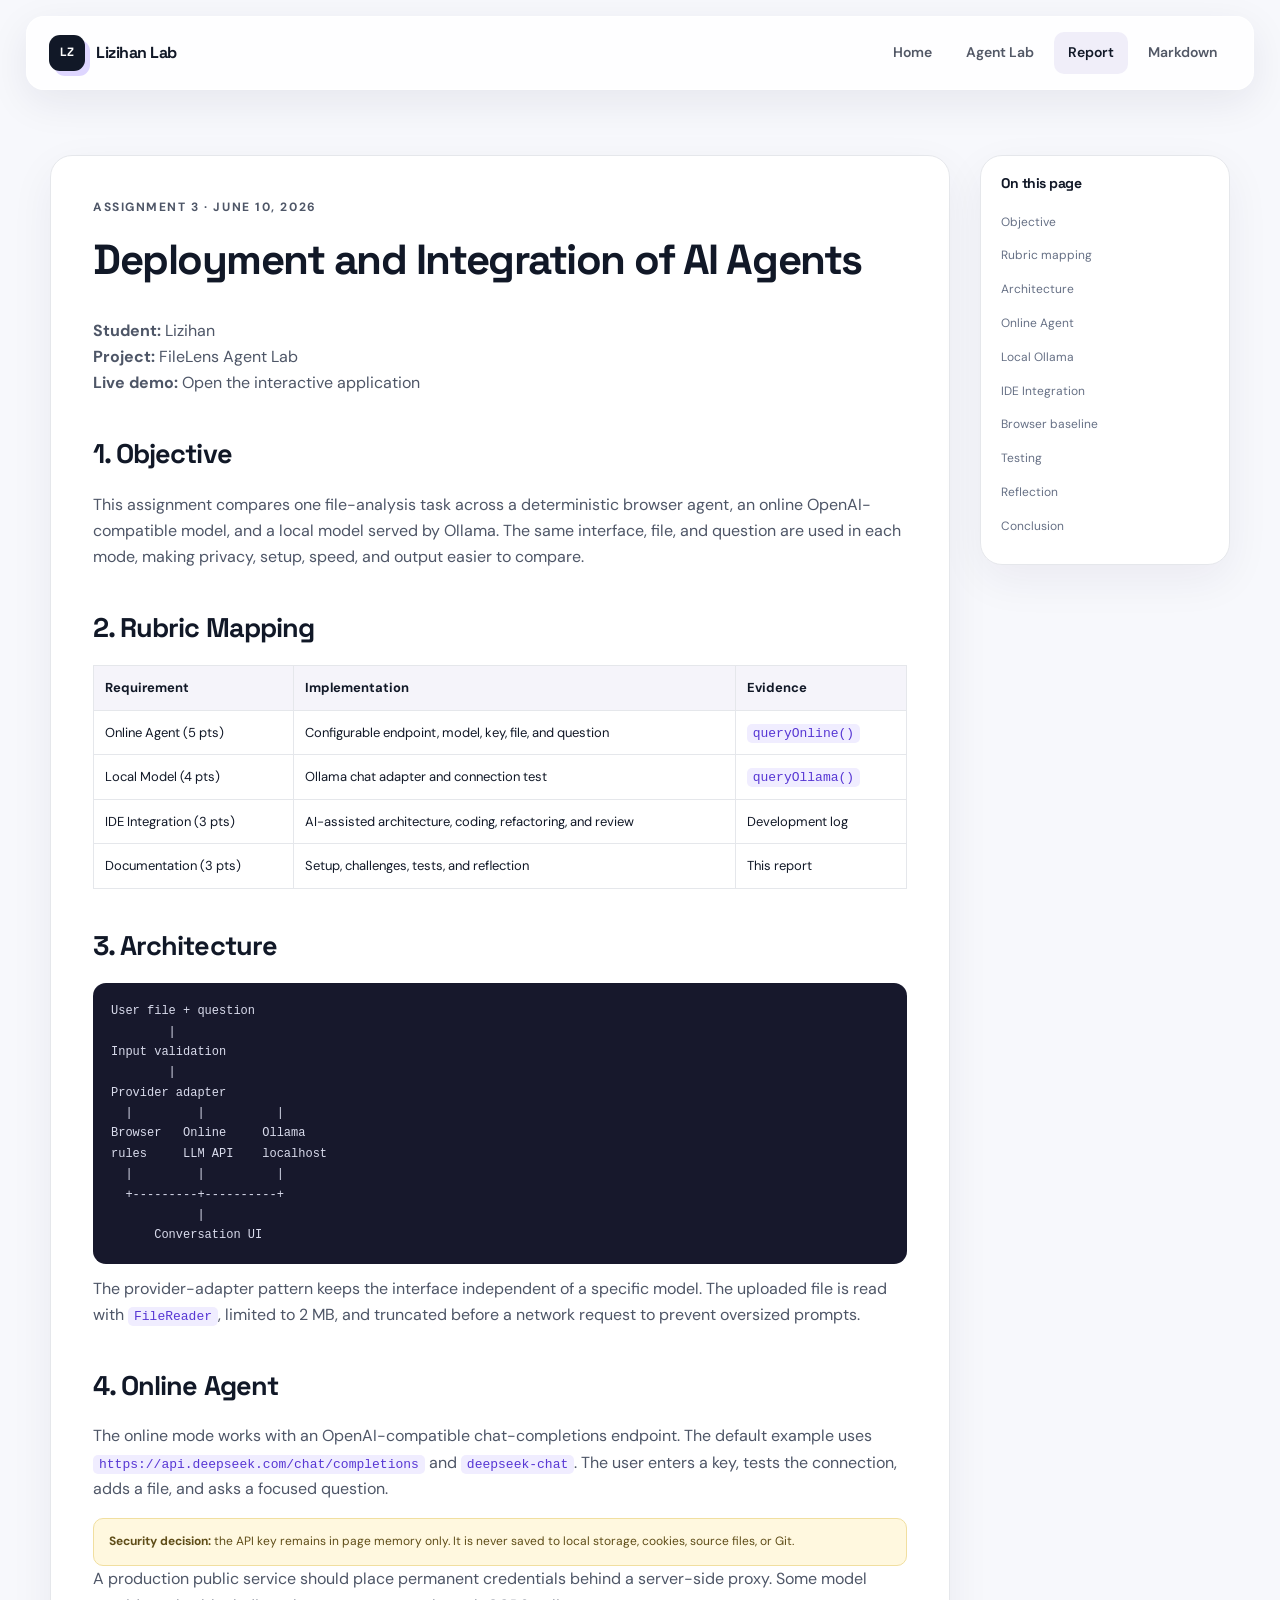
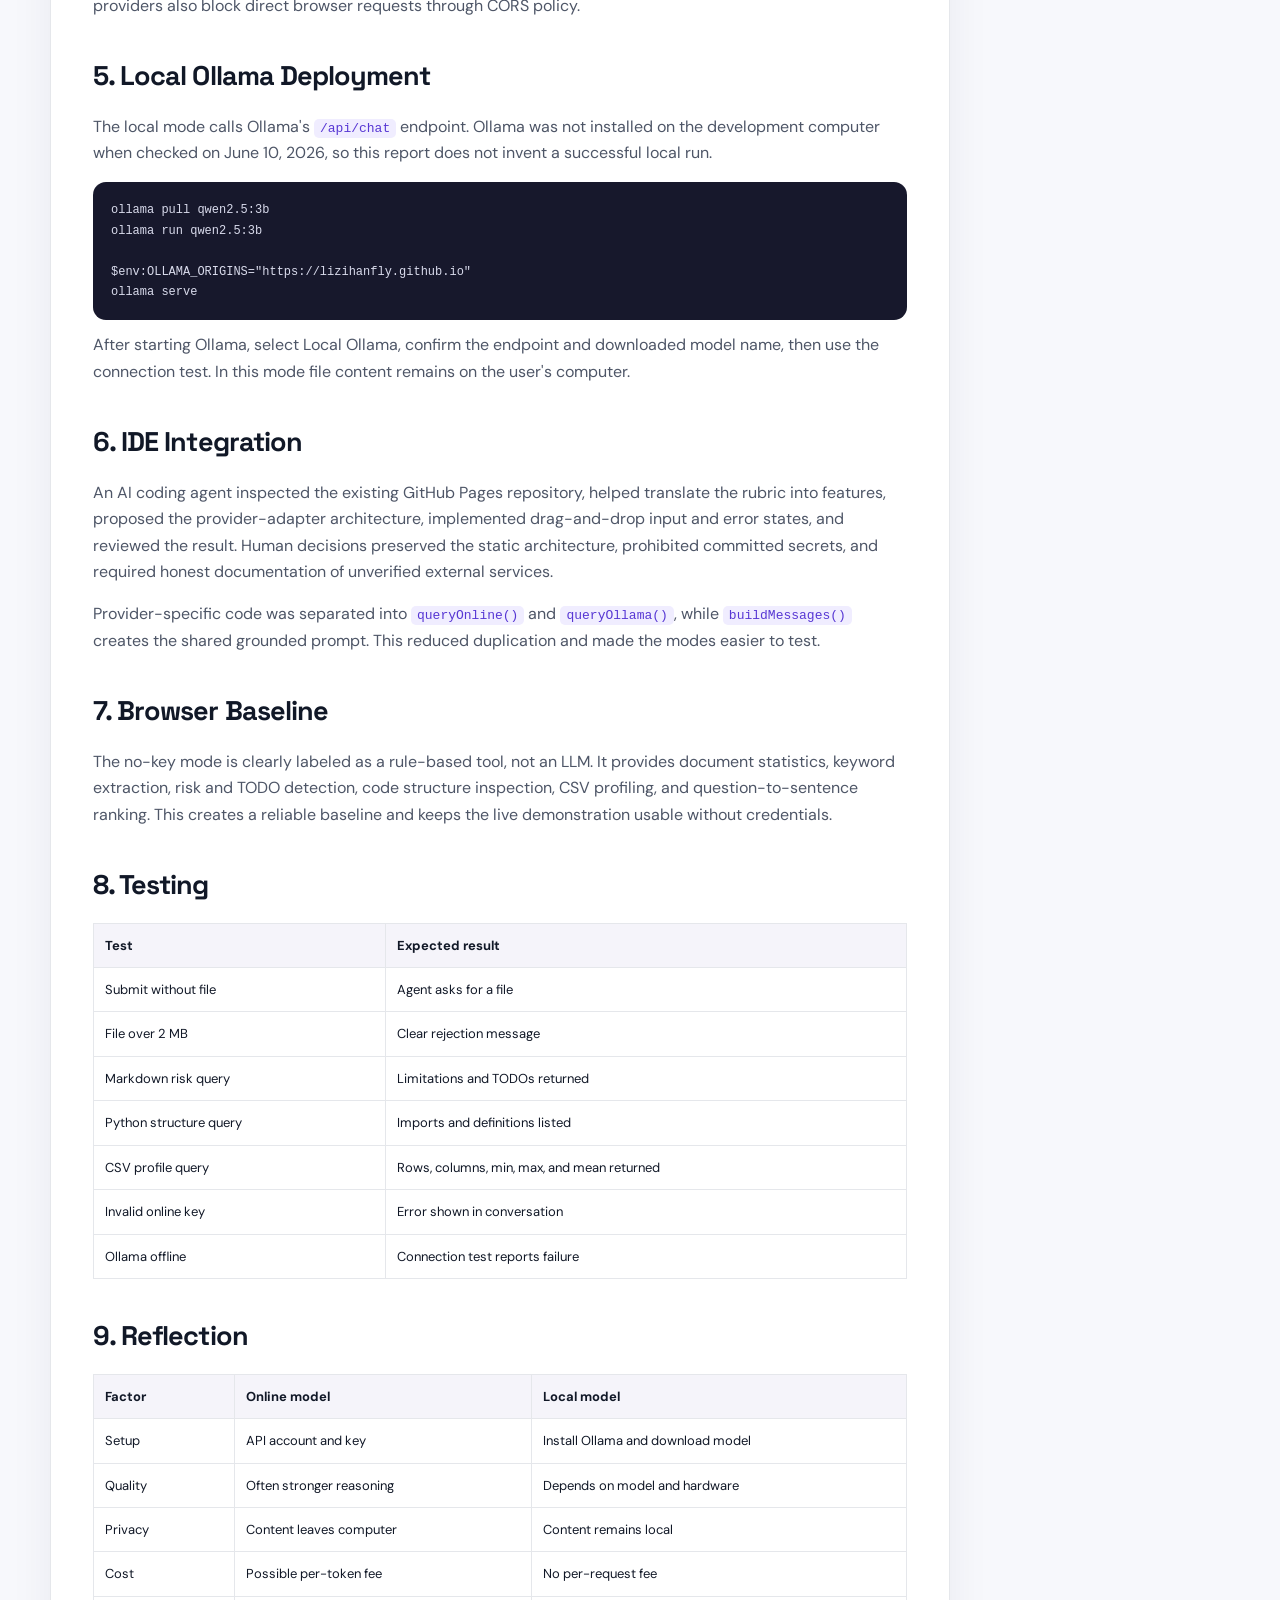
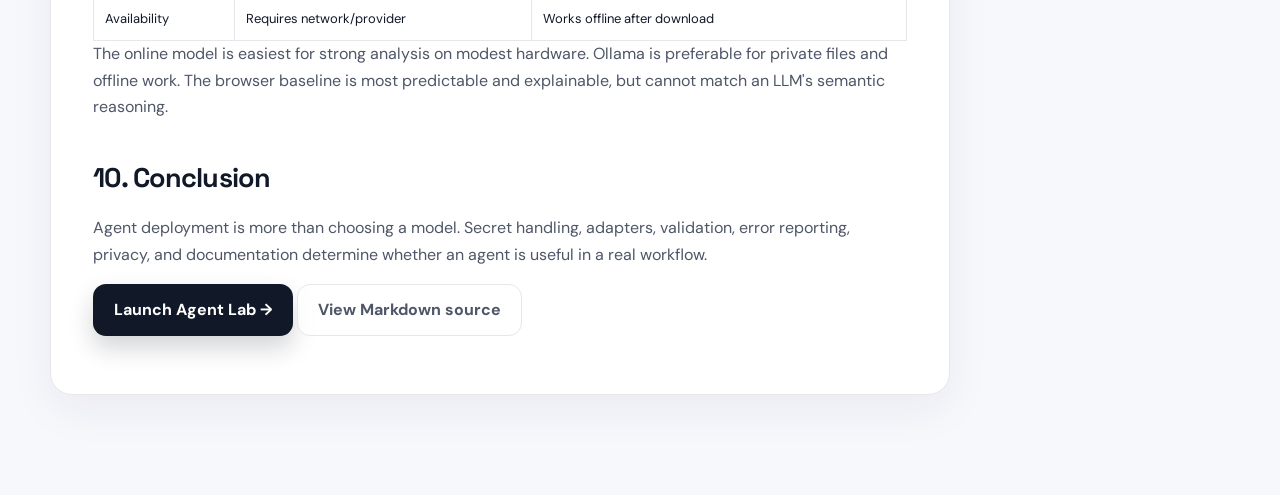
==== assignment3-report.html @ abc5a9dd "Complete AI agent and thesis defense assignments" ====
<!DOCTYPE html>
<html lang="en">
<head>
    <meta charset="UTF-8">
    <meta name="viewport" content="width=device-width, initial-scale=1">
    <title>Assignment 3 Report | Lizihan</title>
    <link rel="preconnect" href="https://fonts.googleapis.com">
    <link rel="preconnect" href="https://fonts.gstatic.com" crossorigin>
    <link href="https://fonts.googleapis.com/css2?family=DM+Sans:wght@400;500;600;700&family=Space+Grotesk:wght@500;600;700&display=swap" rel="stylesheet">
    <link rel="stylesheet" href="style.css">
    <script src="site.js" defer></script>
</head>
<body>
    <header class="site-header">
        <a class="brand" href="index.html"><span class="brand-mark">LZ</span><span>Lizihan Lab</span></a>
        <button class="nav-toggle" type="button" aria-expanded="false" aria-controls="site-nav"><span></span><span></span><span></span><span class="sr-only">Toggle navigation</span></button>
        <nav id="site-nav" class="site-nav"><a href="index.html">Home</a><a href="agent-lab.html">Agent Lab</a><a class="active" href="assignment3-report.html">Report</a><a href="assignment3-report.md">Markdown</a></nav>
    </header>
    <main class="inner-main shell">
        <div class="doc-layout">
            <article class="panel doc-article">
                <p class="eyebrow">Assignment 3 · June 10, 2026</p>
                <h1>Deployment and Integration of AI Agents</h1>
                <p><strong>Student:</strong> Lizihan<br><strong>Project:</strong> FileLens Agent Lab<br><strong>Live demo:</strong> <a href="agent-lab.html">Open the interactive application</a></p>

                <h2 id="objective">1. Objective</h2>
                <p>This assignment compares one file-analysis task across a deterministic browser agent, an online OpenAI-compatible model, and a local model served by Ollama. The same interface, file, and question are used in each mode, making privacy, setup, speed, and output easier to compare.</p>

                <h2 id="mapping">2. Rubric Mapping</h2>
                <table>
                    <thead><tr><th>Requirement</th><th>Implementation</th><th>Evidence</th></tr></thead>
                    <tbody>
                        <tr><td>Online Agent (5 pts)</td><td>Configurable endpoint, model, key, file, and question</td><td><code>queryOnline()</code></td></tr>
                        <tr><td>Local Model (4 pts)</td><td>Ollama chat adapter and connection test</td><td><code>queryOllama()</code></td></tr>
                        <tr><td>IDE Integration (3 pts)</td><td>AI-assisted architecture, coding, refactoring, and review</td><td>Development log</td></tr>
                        <tr><td>Documentation (3 pts)</td><td>Setup, challenges, tests, and reflection</td><td>This report</td></tr>
                    </tbody>
                </table>

                <h2 id="architecture">3. Architecture</h2>
                <pre>User file + question
        |
Input validation
        |
Provider adapter
  |         |          |
Browser   Online     Ollama
rules     LLM API    localhost
  |         |          |
  +---------+----------+
            |
      Conversation UI</pre>
                <p>The provider-adapter pattern keeps the interface independent of a specific model. The uploaded file is read with <code>FileReader</code>, limited to 2 MB, and truncated before a network request to prevent oversized prompts.</p>

                <h2 id="online">4. Online Agent</h2>
                <p>The online mode works with an OpenAI-compatible chat-completions endpoint. The default example uses <code>https://api.deepseek.com/chat/completions</code> and <code>deepseek-chat</code>. The user enters a key, tests the connection, adds a file, and asks a focused question.</p>
                <div class="notice"><strong>Security decision:</strong> the API key remains in page memory only. It is never saved to local storage, cookies, source files, or Git.</div>
                <p>A production public service should place permanent credentials behind a server-side proxy. Some model providers also block direct browser requests through CORS policy.</p>

                <h2 id="ollama">5. Local Ollama Deployment</h2>
                <p>The local mode calls Ollama's <code>/api/chat</code> endpoint. Ollama was not installed on the development computer when checked on June 10, 2026, so this report does not invent a successful local run.</p>
                <pre>ollama pull qwen2.5:3b
ollama run qwen2.5:3b

$env:OLLAMA_ORIGINS="https://lizihanfly.github.io"
ollama serve</pre>
                <p>After starting Ollama, select Local Ollama, confirm the endpoint and downloaded model name, then use the connection test. In this mode file content remains on the user's computer.</p>

                <h2 id="ide">6. IDE Integration</h2>
                <p>An AI coding agent inspected the existing GitHub Pages repository, helped translate the rubric into features, proposed the provider-adapter architecture, implemented drag-and-drop input and error states, and reviewed the result. Human decisions preserved the static architecture, prohibited committed secrets, and required honest documentation of unverified external services.</p>
                <p>Provider-specific code was separated into <code>queryOnline()</code> and <code>queryOllama()</code>, while <code>buildMessages()</code> creates the shared grounded prompt. This reduced duplication and made the modes easier to test.</p>

                <h2 id="browser">7. Browser Baseline</h2>
                <p>The no-key mode is clearly labeled as a rule-based tool, not an LLM. It provides document statistics, keyword extraction, risk and TODO detection, code structure inspection, CSV profiling, and question-to-sentence ranking. This creates a reliable baseline and keeps the live demonstration usable without credentials.</p>

                <h2 id="tests">8. Testing</h2>
                <table>
                    <thead><tr><th>Test</th><th>Expected result</th></tr></thead>
                    <tbody>
                        <tr><td>Submit without file</td><td>Agent asks for a file</td></tr>
                        <tr><td>File over 2 MB</td><td>Clear rejection message</td></tr>
                        <tr><td>Markdown risk query</td><td>Limitations and TODOs returned</td></tr>
                        <tr><td>Python structure query</td><td>Imports and definitions listed</td></tr>
                        <tr><td>CSV profile query</td><td>Rows, columns, min, max, and mean returned</td></tr>
                        <tr><td>Invalid online key</td><td>Error shown in conversation</td></tr>
                        <tr><td>Ollama offline</td><td>Connection test reports failure</td></tr>
                    </tbody>
                </table>

                <h2 id="reflection">9. Reflection</h2>
                <table>
                    <thead><tr><th>Factor</th><th>Online model</th><th>Local model</th></tr></thead>
                    <tbody>
                        <tr><td>Setup</td><td>API account and key</td><td>Install Ollama and download model</td></tr>
                        <tr><td>Quality</td><td>Often stronger reasoning</td><td>Depends on model and hardware</td></tr>
                        <tr><td>Privacy</td><td>Content leaves computer</td><td>Content remains local</td></tr>
                        <tr><td>Cost</td><td>Possible per-token fee</td><td>No per-request fee</td></tr>
                        <tr><td>Availability</td><td>Requires network/provider</td><td>Works offline after download</td></tr>
                    </tbody>
                </table>
                <p>The online model is easiest for strong analysis on modest hardware. Ollama is preferable for private files and offline work. The browser baseline is most predictable and explainable, but cannot match an LLM's semantic reasoning.</p>

                <h2 id="conclusion">10. Conclusion</h2>
                <p>Agent deployment is more than choosing a model. Secret handling, adapters, validation, error reporting, privacy, and documentation determine whether an agent is useful in a real workflow.</p>
                <p><a class="button button-primary" href="agent-lab.html">Launch Agent Lab →</a> <a class="button button-secondary" href="assignment3-report.md">View Markdown source</a></p>
            </article>
            <aside class="panel doc-nav">
                <h3>On this page</h3>
                <a href="#objective">Objective</a><a href="#mapping">Rubric mapping</a><a href="#architecture">Architecture</a><a href="#online">Online Agent</a><a href="#ollama">Local Ollama</a><a href="#ide">IDE Integration</a><a href="#browser">Browser baseline</a><a href="#tests">Testing</a><a href="#reflection">Reflection</a><a href="#conclusion">Conclusion</a>
            </aside>
        </div>
    </main>
</body>
</html>
---- style.css ----
:root {
    --ink: #111827;
    --muted: #667085;
    --line: #e5e7eb;
    --paper: #f7f8fc;
    --white: #ffffff;
    --violet: #6d4aff;
    --violet-dark: #4b2fd1;
    --cyan: #16c7c0;
    --orange: #ff8a4c;
    --yellow: #ffd166;
    --navy: #101426;
    --radius-lg: 28px;
    --radius-md: 18px;
    --shadow: 0 24px 70px rgba(31, 24, 68, 0.1);
    --font-body: "DM Sans", Arial, sans-serif;
    --font-display: "Space Grotesk", "DM Sans", Arial, sans-serif;
}

* { box-sizing: border-box; }
html { scroll-behavior: smooth; }
body {
    margin: 0;
    color: var(--ink);
    background: var(--paper);
    font-family: var(--font-body);
    line-height: 1.65;
    overflow-x: hidden;
}
body::before {
    content: "";
    position: fixed;
    inset: 0;
    z-index: -3;
    opacity: 0.35;
    pointer-events: none;
    background-image: radial-gradient(#c9c5da 0.65px, transparent 0.65px);
    background-size: 22px 22px;
}
a { color: inherit; text-decoration: none; }
button, input, textarea, select { font: inherit; }
button, a { -webkit-tap-highlight-color: transparent; }
img, canvas { max-width: 100%; }
h1, h2, h3, p { margin-top: 0; }
h1, h2, h3 { font-family: var(--font-display); line-height: 1.12; letter-spacing: -0.035em; }
.sr-only {
    position: absolute;
    width: 1px;
    height: 1px;
    padding: 0;
    margin: -1px;
    overflow: hidden;
    clip: rect(0, 0, 0, 0);
    white-space: nowrap;
    border: 0;
}
.shell { width: min(1180px, calc(100% - 48px)); margin-inline: auto; }
.page-glow {
    position: absolute;
    z-index: -2;
    border-radius: 50%;
    filter: blur(4px);
    pointer-events: none;
}
.page-glow-one {
    width: 520px;
    height: 520px;
    top: -260px;
    right: -160px;
    background: radial-gradient(circle, rgba(109,74,255,.18), transparent 67%);
}
.page-glow-two {
    width: 430px;
    height: 430px;
    top: 620px;
    left: -230px;
    background: radial-gradient(circle, rgba(22,199,192,.13), transparent 66%);
}
.site-header {
    width: min(1228px, calc(100% - 32px));
    height: 74px;
    margin: 16px auto 0;
    padding: 0 22px;
    display: flex;
    align-items: center;
    justify-content: space-between;
    position: sticky;
    top: 12px;
    z-index: 50;
    background: rgba(255,255,255,.82);
    border: 1px solid rgba(255,255,255,.9);
    border-radius: 18px;
    box-shadow: 0 12px 40px rgba(31,24,68,.08);
    backdrop-filter: blur(18px);
}
.brand {
    display: inline-flex;
    align-items: center;
    gap: 11px;
    font-family: var(--font-display);
    font-weight: 700;
    letter-spacing: -.03em;
}
.brand-mark {
    width: 36px;
    height: 36px;
    display: grid;
    place-items: center;
    color: var(--white);
    background: var(--ink);
    border-radius: 11px;
    font-size: 12px;
    letter-spacing: .02em;
    box-shadow: 5px 5px 0 rgba(109,74,255,.22);
}
.site-nav { display: flex; align-items: center; gap: 6px; }
.site-nav a {
    padding: 9px 14px;
    border-radius: 10px;
    color: #525866;
    font-size: 14px;
    font-weight: 600;
    transition: .2s ease;
}
.site-nav a:hover, .site-nav a.active { color: var(--ink); background: #f0eef9; }
.nav-toggle { display: none; border: 0; background: none; padding: 8px; }
.nav-toggle > span:not(.sr-only) {
    display: block;
    width: 22px;
    height: 2px;
    margin: 4px;
    background: var(--ink);
}
.hero {
    min-height: 690px;
    padding: 86px 0 76px;
    display: grid;
    grid-template-columns: 1.02fr .98fr;
    gap: 60px;
    align-items: center;
}
.eyebrow {
    margin-bottom: 18px;
    color: var(--violet-dark);
    font-size: 12px;
    font-weight: 700;
    letter-spacing: .13em;
    text-transform: uppercase;
}
.status-dot {
    width: 8px;
    height: 8px;
    display: inline-block;
    margin-right: 9px;
    border-radius: 50%;
    background: var(--cyan);
    box-shadow: 0 0 0 5px rgba(22,199,192,.13);
}
.hero h1 { margin-bottom: 24px; font-size: clamp(48px, 6vw, 78px); }
.hero h1 span {
    color: transparent;
    background: linear-gradient(100deg, var(--violet) 5%, #a347e8 48%, #ec6c71);
    background-clip: text;
    -webkit-background-clip: text;
}
.hero-lead { max-width: 610px; color: var(--muted); font-size: 19px; }
.hero-actions { display: flex; flex-wrap: wrap; gap: 12px; margin: 34px 0 38px; }
.button {
    min-height: 48px;
    padding: 12px 20px;
    display: inline-flex;
    align-items: center;
    justify-content: center;
    gap: 12px;
    border: 1px solid transparent;
    border-radius: 13px;
    cursor: pointer;
    font-weight: 700;
    transition: transform .2s ease, box-shadow .2s ease, background .2s ease;
}
.button:hover { transform: translateY(-2px); }
.button-primary {
    color: var(--white);
    background: var(--ink);
    box-shadow: 0 12px 25px rgba(17,24,39,.18);
}
.button-primary:hover { box-shadow: 0 16px 35px rgba(17,24,39,.24); }
.button-secondary { border-color: var(--line); background: rgba(255,255,255,.72); }
.button-light { color: var(--ink); background: var(--white); }
.hero-stats { display: flex; gap: 30px; margin: 0; }
.hero-stats div { min-width: 94px; }
.hero-stats div + div { padding-left: 27px; border-left: 1px solid var(--line); }
.hero-stats dt { font-family: var(--font-display); font-size: 24px; font-weight: 700; }
.hero-stats dd { margin: 0; color: var(--muted); font-size: 12px; }
.hero-visual { position: relative; min-height: 490px; display: grid; place-items: center; }
.code-window {
    width: min(510px, 92%);
    position: relative;
    z-index: 3;
    overflow: hidden;
    color: #e5e7eb;
    background: #17182c;
    border: 1px solid rgba(255,255,255,.12);
    border-radius: 20px;
    box-shadow: 0 35px 80px rgba(24,17,60,.27);
    transform: rotate(1.5deg);
}
.window-bar {
    height: 48px;
    padding: 0 17px;
    display: flex;
    align-items: center;
    gap: 7px;
    background: #202138;
    border-bottom: 1px solid rgba(255,255,255,.08);
}
.window-bar > span { width: 9px; height: 9px; border-radius: 50%; background: #ff6b6b; }
.window-bar > span:nth-child(2) { background: #ffd166; }
.window-bar > span:nth-child(3) { background: #3ddc97; }
.window-bar p { margin: 0 0 0 8px; color: #999cb8; font: 12px var(--font-body); }
.code-lines { padding: 25px 22px 19px; font: 13px/1.9 Consolas, monospace; }
.code-lines p { margin: 0; white-space: nowrap; }
.code-lines i { display: inline-block; width: 30px; color: #5c607e; font-style: normal; user-select: none; }
.code-purple { color: #c792ea; }
.code-green { color: #c3e88d; }
.code-blue { color: #82aaff; }
.code-yellow { color: #ffcb6b; }
.terminal-line { padding: 13px 20px; color: #a7abc8; background: #111224; font: 12px Consolas, monospace; }
.terminal-line span { color: var(--cyan); }
.terminal-line b { color: #63e6a7; }
.float-card {
    position: absolute;
    z-index: 5;
    padding: 12px 16px 12px 12px;
    display: flex;
    align-items: center;
    gap: 11px;
    background: rgba(255,255,255,.93);
    border: 1px solid rgba(255,255,255,.9);
    border-radius: 15px;
    box-shadow: 0 16px 40px rgba(31,24,68,.14);
    animation: float 4s ease-in-out infinite;
}
.float-card-top { top: 26px; right: -4px; }
.float-card-bottom { bottom: 35px; left: -7px; animation-delay: -2s; }
.float-card strong, .float-card small { display: block; }
.float-card strong { font-size: 13px; }
.float-card small { color: var(--muted); font-size: 11px; }
.mini-icon {
    width: 35px;
    height: 35px;
    display: grid;
    place-items: center;
    color: var(--white);
    background: var(--violet);
    border-radius: 10px;
    font: 700 10px var(--font-display);
}
.mini-icon-warm { color: var(--ink); background: var(--yellow); }
.orbit { position: absolute; border: 1px solid rgba(109,74,255,.14); border-radius: 50%; }
.orbit-one { width: 460px; height: 460px; }
.orbit-two { width: 350px; height: 350px; border-color: rgba(22,199,192,.16); }
.section { padding: 92px 0; }
.section-heading {
    margin-bottom: 38px;
    display: flex;
    align-items: end;
    justify-content: space-between;
    gap: 40px;
}
.section-heading h2 { margin: 0; font-size: clamp(35px, 4vw, 52px); }
.section-heading > p { max-width: 460px; margin-bottom: 5px; color: var(--muted); }
.section-heading.compact { margin-bottom: 32px; }
.featured-grid { display: grid; grid-template-columns: 1fr 1fr; gap: 24px; }
.project-card {
    min-width: 0;
    overflow: hidden;
    background: var(--white);
    border: 1px solid rgba(221,222,232,.9);
    border-radius: var(--radius-lg);
    box-shadow: 0 18px 55px rgba(31,24,68,.07);
    transition: transform .25s ease, box-shadow .25s ease;
}
.project-card:hover { transform: translateY(-5px); box-shadow: var(--shadow); }
.project-topline { padding: 22px 25px 0; display: flex; align-items: center; justify-content: space-between; }
.project-number { color: #c3c5ce; font: 700 13px var(--font-display); letter-spacing: .12em; }
.tag, .archive-tags span {
    padding: 6px 10px;
    color: var(--violet-dark);
    background: #f0edff;
    border-radius: 999px;
    font-size: 11px;
    font-weight: 700;
}
.tag-warm { color: #a24618; background: #fff0e8; }
.project-graphic { height: 245px; margin: 15px 22px 0; position: relative; overflow: hidden; border-radius: 20px; }
.agent-graphic { background: linear-gradient(145deg, #e9e5ff, #f8f7ff 55%, #d9f8f4); }
.agent-graphic svg { position: absolute; inset: 0; width: 100%; height: 100%; }
.agent-graphic path { fill: none; stroke: #aaa0e8; stroke-width: 2; stroke-dasharray: 6 7; }
.agent-node {
    width: 64px;
    height: 64px;
    position: absolute;
    z-index: 2;
    display: grid;
    place-items: center;
    color: var(--violet-dark);
    background: rgba(255,255,255,.9);
    border: 1px solid rgba(109,74,255,.14);
    border-radius: 20px;
    box-shadow: 0 12px 25px rgba(62,43,146,.12);
    font: 700 10px var(--font-display);
}
.node-center { width: 86px; height: 86px; left: 50%; top: 50%; color: var(--white); background: var(--violet); transform: translate(-50%,-50%); font-size: 20px; }
.node-file { top: 24px; left: 28px; transform: rotate(-5deg); }
.node-web { top: 20px; right: 27px; transform: rotate(5deg); }
.node-local { right: 44px; bottom: 19px; }
.game-graphic { background: #17182c; }
.pixel-grid { position: absolute; inset: 0; opacity: .2; background-image: linear-gradient(rgba(255,255,255,.1) 1px, transparent 1px), linear-gradient(90deg, rgba(255,255,255,.1) 1px, transparent 1px); background-size: 25px 25px; }
.thesis-core-mini {
    width: 93px;
    height: 70px;
    position: absolute;
    left: 50%;
    top: 50%;
    display: grid;
    place-items: center;
    color: #202138;
    background: #73e0d4;
    border: 5px solid #d9fffa;
    border-radius: 10px;
    box-shadow: 0 0 35px rgba(115,224,212,.55);
    transform: translate(-50%,-50%);
}
.thesis-core-mini span { font: 800 9px var(--font-display); letter-spacing: .12em; }
.player-mini { width: 28px; height: 28px; position: absolute; left: 35%; top: 62%; background: #ffd166; border: 4px solid #fff3c9; transform: rotate(45deg); box-shadow: 0 0 18px rgba(255,209,102,.5); }
.enemy-mini { position: absolute; padding: 8px; color: var(--white); background: #f05f68; border-radius: 50%; font: 700 8px var(--font-display); }
.enemy-one { left: 11%; top: 24%; }
.enemy-two { right: 12%; top: 28%; background: #9e71ff; }
.enemy-three { right: 17%; bottom: 18%; background: #ff934f; }
.shot-mini { position: absolute; width: 6px; height: 6px; border-radius: 50%; background: #ffd166; box-shadow: 0 0 9px #ffd166; }
.shot-one { left: 43%; top: 55%; }
.shot-two { right: 30%; top: 42%; }
.project-copy { padding: 27px 29px 30px; }
.project-kicker { margin-bottom: 8px; color: var(--muted); font-size: 12px; font-weight: 700; text-transform: uppercase; letter-spacing: .09em; }
.project-copy h3 { margin-bottom: 13px; font-size: 28px; }
.project-copy > p:not(.project-kicker) { min-height: 58px; color: var(--muted); font-size: 14px; }
.project-links { margin-top: 24px; padding-top: 19px; display: flex; justify-content: space-between; border-top: 1px solid var(--line); }
.project-links a { font-size: 13px; font-weight: 700; }
.project-links a:first-child { color: var(--violet-dark); }
.process-section {
    width: min(1228px, calc(100% - 32px));
    margin-block: 35px;
    padding: 70px 48px;
    color: var(--white);
    background: var(--navy);
    border-radius: 32px;
}
.process-section .eyebrow { color: #9f91ff; }
.process-grid { display: grid; grid-template-columns: repeat(4, 1fr); gap: 15px; }
.process-grid article {
    padding: 22px;
    background: rgba(255,255,255,.055);
    border: 1px solid rgba(255,255,255,.08);
    border-radius: 17px;
}
.process-grid span { color: #888eaa; font: 700 11px var(--font-display); }
.process-grid h3 { margin: 28px 0 9px; font-size: 21px; }
.process-grid p { margin: 0; color: #aeb3c9; font-size: 13px; }
.archive-list { background: var(--white); border: 1px solid var(--line); border-radius: 22px; overflow: hidden; }
.archive-list article {
    min-height: 112px;
    padding: 22px 26px;
    display: grid;
    grid-template-columns: 48px 1.45fr 1fr auto;
    gap: 20px;
    align-items: center;
}
.archive-list article + article { border-top: 1px solid var(--line); }
.archive-index { color: #a4a8b3; font: 700 12px var(--font-display); }
.archive-list p { margin: 0 0 3px; color: var(--muted); font-size: 11px; text-transform: uppercase; letter-spacing: .08em; }
.archive-list h3 { margin: 0; font-size: 18px; letter-spacing: -.02em; }
.archive-tags { display: flex; flex-wrap: wrap; gap: 6px; }
.archive-tags span { color: #656977; background: #f3f4f7; font-size: 10px; }
.archive-actions { display: flex; gap: 7px; }
.archive-actions a { padding: 7px 10px; border: 1px solid var(--line); border-radius: 8px; font-size: 11px; font-weight: 700; }
.archive-actions a:hover { color: var(--violet-dark); border-color: #b8adf8; }
.cta-section {
    margin-top: 70px;
    padding: 56px;
    display: flex;
    align-items: center;
    justify-content: space-between;
    gap: 30px;
    color: var(--white);
    background: linear-gradient(115deg, #5a3ce3, #764ce9 50%, #9a4bd3);
    border-radius: var(--radius-lg);
    box-shadow: 0 25px 60px rgba(90,60,227,.2);
}
.cta-section .eyebrow { margin-bottom: 9px; color: #dcd6ff; }
.cta-section h2 { margin: 0; font-size: clamp(30px, 4vw, 44px); }
.site-footer {
    min-height: 150px;
    padding: 50px 0 35px;
    display: flex;
    align-items: center;
    justify-content: space-between;
    gap: 30px;
    color: var(--muted);
    font-size: 12px;
}
.site-footer p { margin: 0; }
[data-reveal] { opacity: 0; transform: translateY(18px); transition: opacity .7s ease, transform .7s ease; }
[data-reveal].revealed { opacity: 1; transform: none; }
@keyframes float { 50% { transform: translateY(-8px); } }

/* Shared inner-page components */
.inner-main { padding: 65px 0 100px; }
.inner-hero { padding: 50px 0 48px; display: grid; grid-template-columns: 1fr auto; gap: 30px; align-items: end; }
.inner-hero h1 { max-width: 850px; margin-bottom: 18px; font-size: clamp(45px, 7vw, 76px); }
.inner-hero h1 span { color: var(--violet); }
.inner-hero > div > p:not(.eyebrow) { max-width: 690px; color: var(--muted); font-size: 18px; }
.breadcrumb { color: var(--muted); font-size: 12px; font-weight: 600; }
.breadcrumb a:hover { color: var(--violet); }
.panel {
    background: var(--white);
    border: 1px solid var(--line);
    border-radius: 22px;
    box-shadow: 0 15px 45px rgba(31,24,68,.06);
}
.panel-heading { padding: 22px 24px; border-bottom: 1px solid var(--line); }
.panel-heading h2, .panel-heading h3 { margin: 0 0 5px; font-size: 20px; }
.panel-heading p { margin: 0; color: var(--muted); font-size: 13px; }
.field { display: grid; gap: 7px; }
.field label { font-size: 12px; font-weight: 700; }
.field input, .field textarea, .field select {
    width: 100%;
    padding: 11px 13px;
    color: var(--ink);
    background: #fafafd;
    border: 1px solid #dfe1e8;
    border-radius: 10px;
    outline: none;
}
.field input:focus, .field textarea:focus, .field select:focus { border-color: var(--violet); box-shadow: 0 0 0 3px rgba(109,74,255,.1); }
.notice { padding: 13px 15px; color: #5f4d18; background: #fff8df; border: 1px solid #f1dfa0; border-radius: 10px; font-size: 12px; }
.chip { display: inline-flex; align-items: center; gap: 6px; padding: 6px 9px; border-radius: 999px; background: #f0edff; color: var(--violet-dark); font-size: 11px; font-weight: 700; }
.status-pill::before { content: ""; width: 7px; height: 7px; border-radius: 50%; background: currentColor; }
.status-pill.ready { color: #168a66; background: #e4f8f0; }
.status-pill.busy { color: #a16708; background: #fff2d3; }
.status-pill.error { color: #bb3742; background: #ffe8ea; }
.doc-layout { display: grid; grid-template-columns: minmax(0, 1fr) 250px; gap: 30px; align-items: start; }
.doc-article { padding: 42px; }
.doc-article h1 { font-size: 42px; }
.doc-article h2 { margin-top: 42px; font-size: 27px; }
.doc-article h3 { margin-top: 28px; font-size: 20px; }
.doc-article p, .doc-article li { color: #4e5667; }
.doc-article code { padding: 2px 6px; color: #5737d4; background: #f0edff; border-radius: 5px; font: 13px Consolas, monospace; }
.doc-article pre { padding: 18px; overflow: auto; color: #d9dbec; background: #17182c; border-radius: 13px; font: 12px/1.7 Consolas, monospace; }
.doc-article table { width: 100%; border-collapse: collapse; font-size: 13px; }
.doc-article th, .doc-article td { padding: 11px; text-align: left; border: 1px solid var(--line); }
.doc-article th { background: #f5f4fa; }
.doc-nav { position: sticky; top: 104px; padding: 20px; }
.doc-nav h3 { font-size: 14px; }
.doc-nav a { display: block; padding: 7px 0; color: var(--muted); font-size: 12px; }
.doc-nav a:hover { color: var(--violet); }

@media (max-width: 900px) {
    .hero { grid-template-columns: 1fr; padding-top: 65px; }
    .hero-copy { text-align: center; }
    .hero-lead { margin-inline: auto; }
    .hero-actions, .hero-stats { justify-content: center; }
    .hero-visual { min-height: 440px; }
    .featured-grid { grid-template-columns: 1fr; }
    .process-grid { grid-template-columns: 1fr 1fr; }
    .archive-list article { grid-template-columns: 40px 1fr auto; }
    .archive-tags { display: none; }
    .doc-layout { grid-template-columns: 1fr; }
    .doc-nav { display: none; }
}
@media (max-width: 680px) {
    .shell { width: min(100% - 28px, 1180px); }
    .site-header { height: 64px; top: 7px; }
    .nav-toggle { display: block; }
    .site-nav {
        position: absolute;
        top: 70px;
        left: 0;
        right: 0;
        padding: 10px;
        display: none;
        background: var(--white);
        border: 1px solid var(--line);
        border-radius: 14px;
        box-shadow: var(--shadow);
    }
    .site-nav.open { display: grid; }
    .hero { min-height: auto; padding: 58px 0 40px; }
    .hero h1 { font-size: 43px; }
    .hero-lead { font-size: 16px; }
    .hero-actions { display: grid; }
    .hero-stats { gap: 12px; }
    .hero-stats div { min-width: 75px; }
    .hero-stats div + div { padding-left: 12px; }
    .hero-visual { min-height: 355px; }
    .float-card-top { right: 0; top: 0; }
    .float-card-bottom { left: 0; bottom: 3px; }
    .code-lines { padding-inline: 13px; font-size: 10px; }
    .code-lines i { width: 22px; }
    .section { padding: 65px 0; }
    .section-heading { display: block; }
    .section-heading > p { margin-top: 14px; }
    .project-graphic { height: 210px; margin-inline: 15px; }
    .process-section { width: calc(100% - 20px); padding: 55px 18px; }
    .process-grid { grid-template-columns: 1fr; }
    .archive-list article { padding: 18px 15px; grid-template-columns: 30px 1fr; gap: 10px; }
    .archive-actions { grid-column: 2; flex-wrap: wrap; }
    .cta-section { padding: 40px 25px; display: block; text-align: center; }
    .cta-section .button { margin-top: 24px; }
    .site-footer { padding: 45px 0; flex-direction: column; text-align: center; }
    .inner-main { padding-top: 35px; }
    .inner-hero { display: block; }
    .inner-hero h1 { font-size: 43px; }
    .doc-article { padding: 24px 18px; }
    .doc-article h1 { font-size: 33px; }
}

@media (prefers-reduced-motion: reduce) {
    *, *::before, *::after { scroll-behavior: auto !important; animation-duration: .01ms !important; animation-iteration-count: 1 !important; transition-duration: .01ms !important; }
    [data-reveal] { opacity: 1; transform: none; }
}
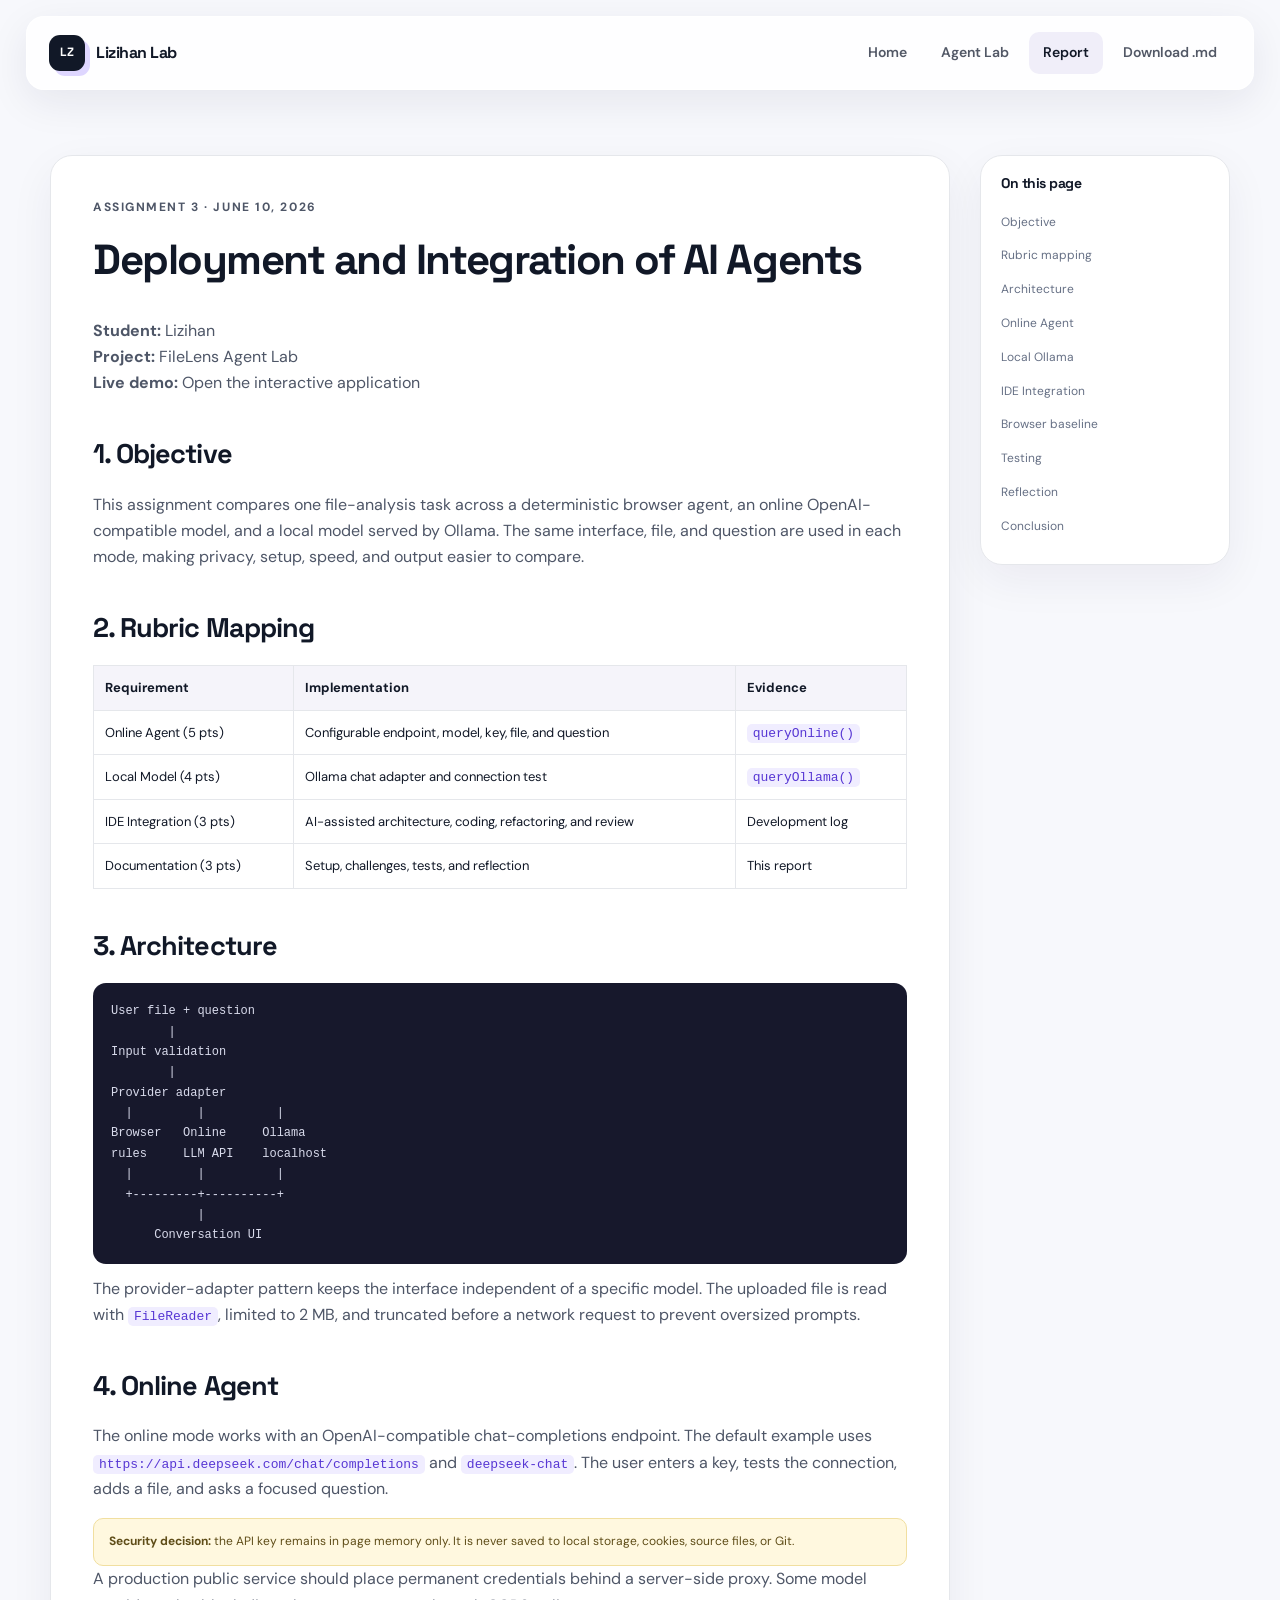
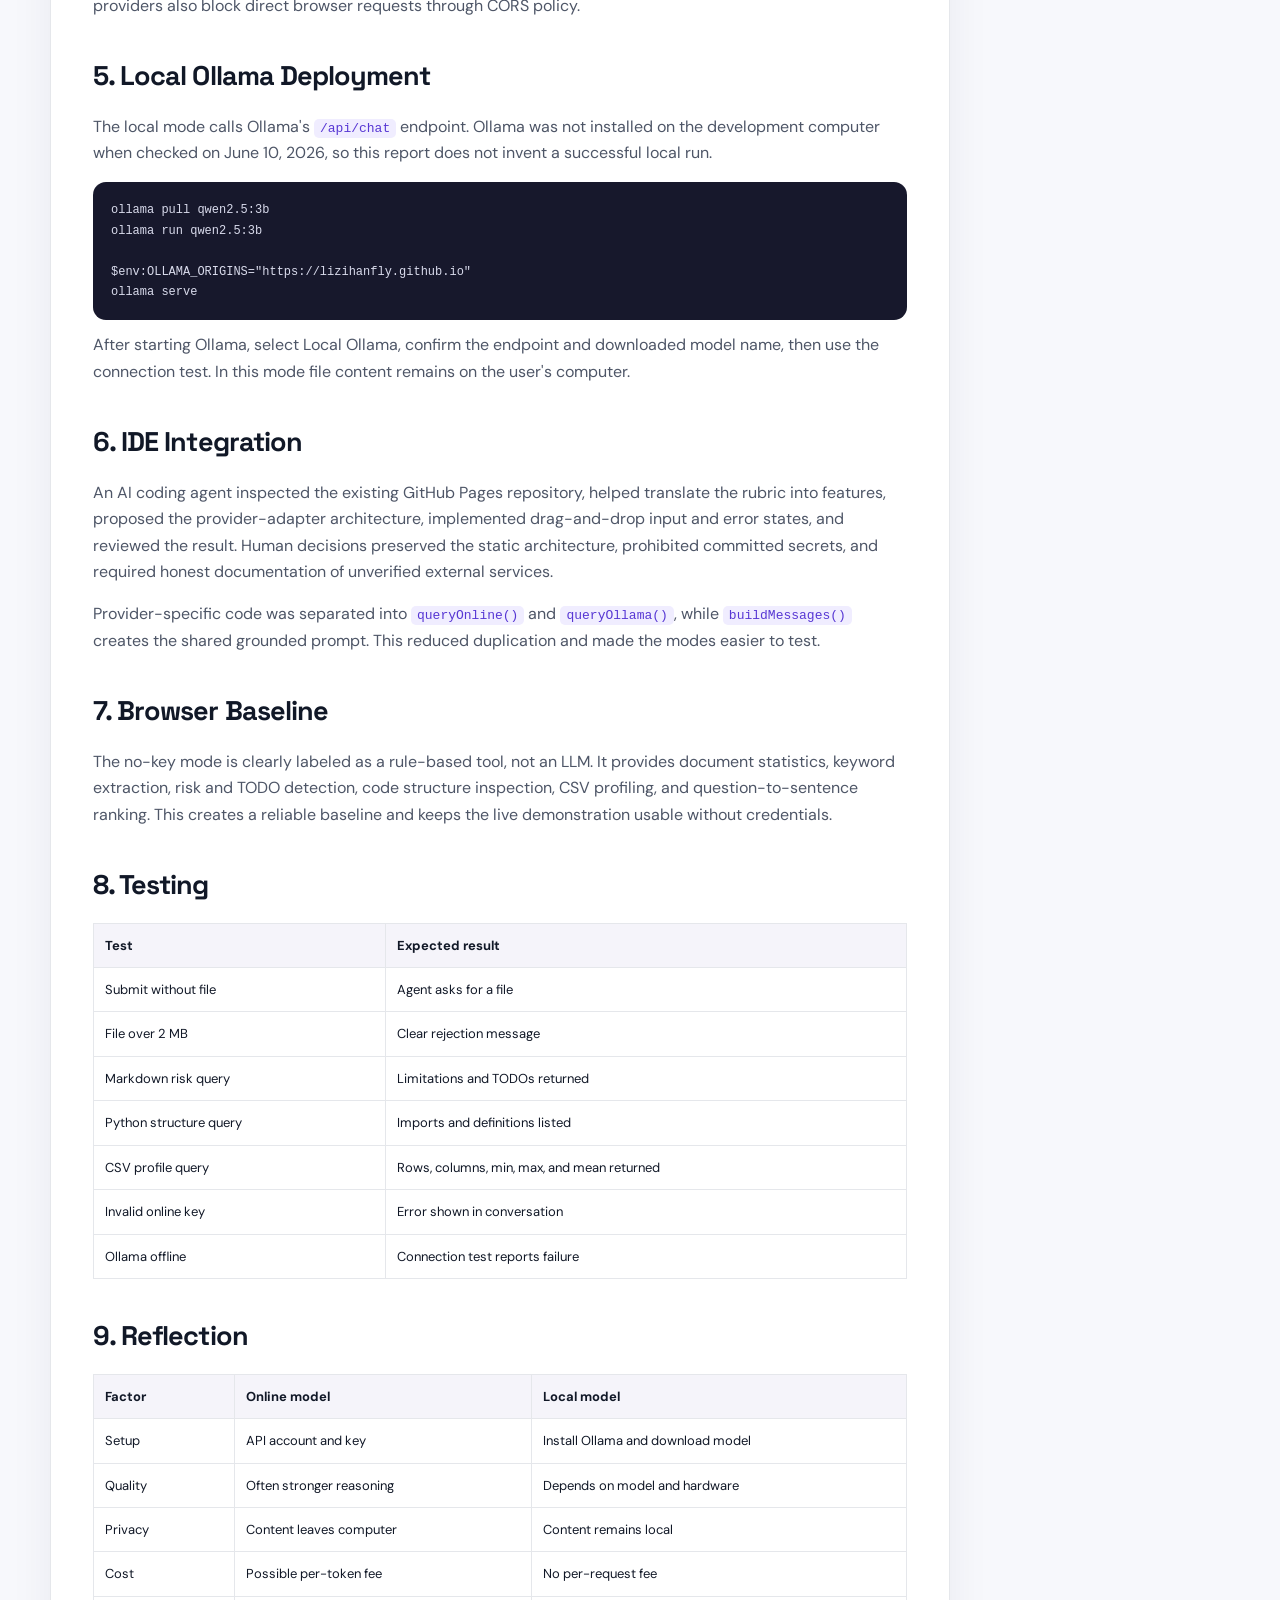
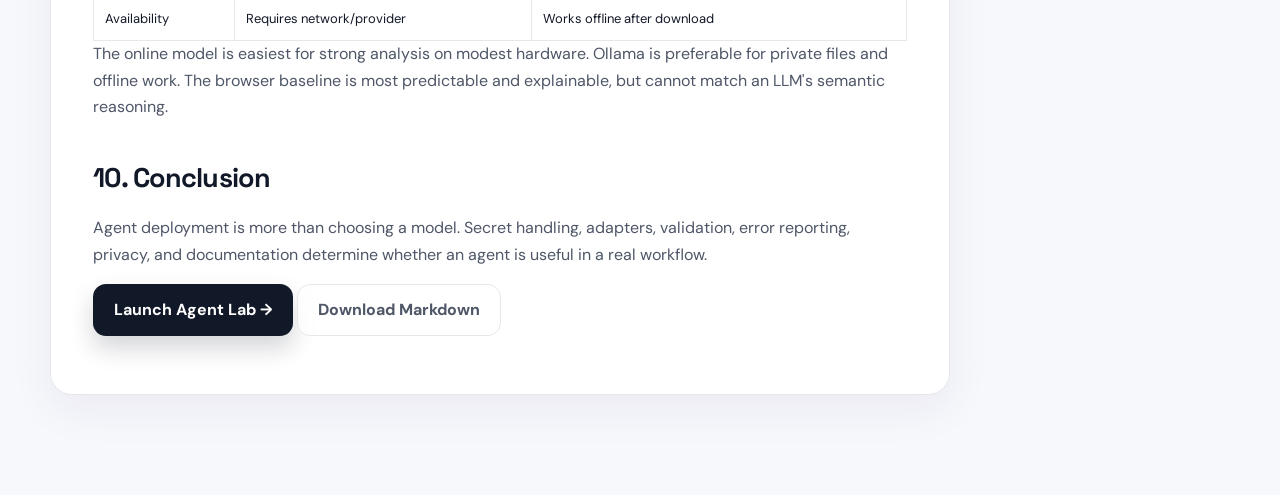
==== commit 52bf4b6c: "Open formatted reports instead of raw Markdown" ====
--- a/assignment3-report.html
+++ b/assignment3-report.html
@@ -14,7 +14,7 @@
     <header class="site-header">
         <a class="brand" href="index.html"><span class="brand-mark">LZ</span><span>Lizihan Lab</span></a>
         <button class="nav-toggle" type="button" aria-expanded="false" aria-controls="site-nav"><span></span><span></span><span></span><span class="sr-only">Toggle navigation</span></button>
-        <nav id="site-nav" class="site-nav"><a href="index.html">Home</a><a href="agent-lab.html">Agent Lab</a><a class="active" href="assignment3-report.html">Report</a><a href="assignment3-report.md">Markdown</a></nav>
+        <nav id="site-nav" class="site-nav"><a href="index.html">Home</a><a href="agent-lab.html">Agent Lab</a><a class="active" href="assignment3-report.html">Report</a><a href="assignment3-report.md" download>Download .md</a></nav>
     </header>
     <main class="inner-main shell">
         <div class="doc-layout">
@@ -102,7 +102,7 @@
 
                 <h2 id="conclusion">10. Conclusion</h2>
                 <p>Agent deployment is more than choosing a model. Secret handling, adapters, validation, error reporting, privacy, and documentation determine whether an agent is useful in a real workflow.</p>
-                <p><a class="button button-primary" href="agent-lab.html">Launch Agent Lab →</a> <a class="button button-secondary" href="assignment3-report.md">View Markdown source</a></p>
+                <p><a class="button button-primary" href="agent-lab.html">Launch Agent Lab →</a> <a class="button button-secondary" href="assignment3-report.md" download>Download Markdown</a></p>
             </article>
             <aside class="panel doc-nav">
                 <h3>On this page</h3>
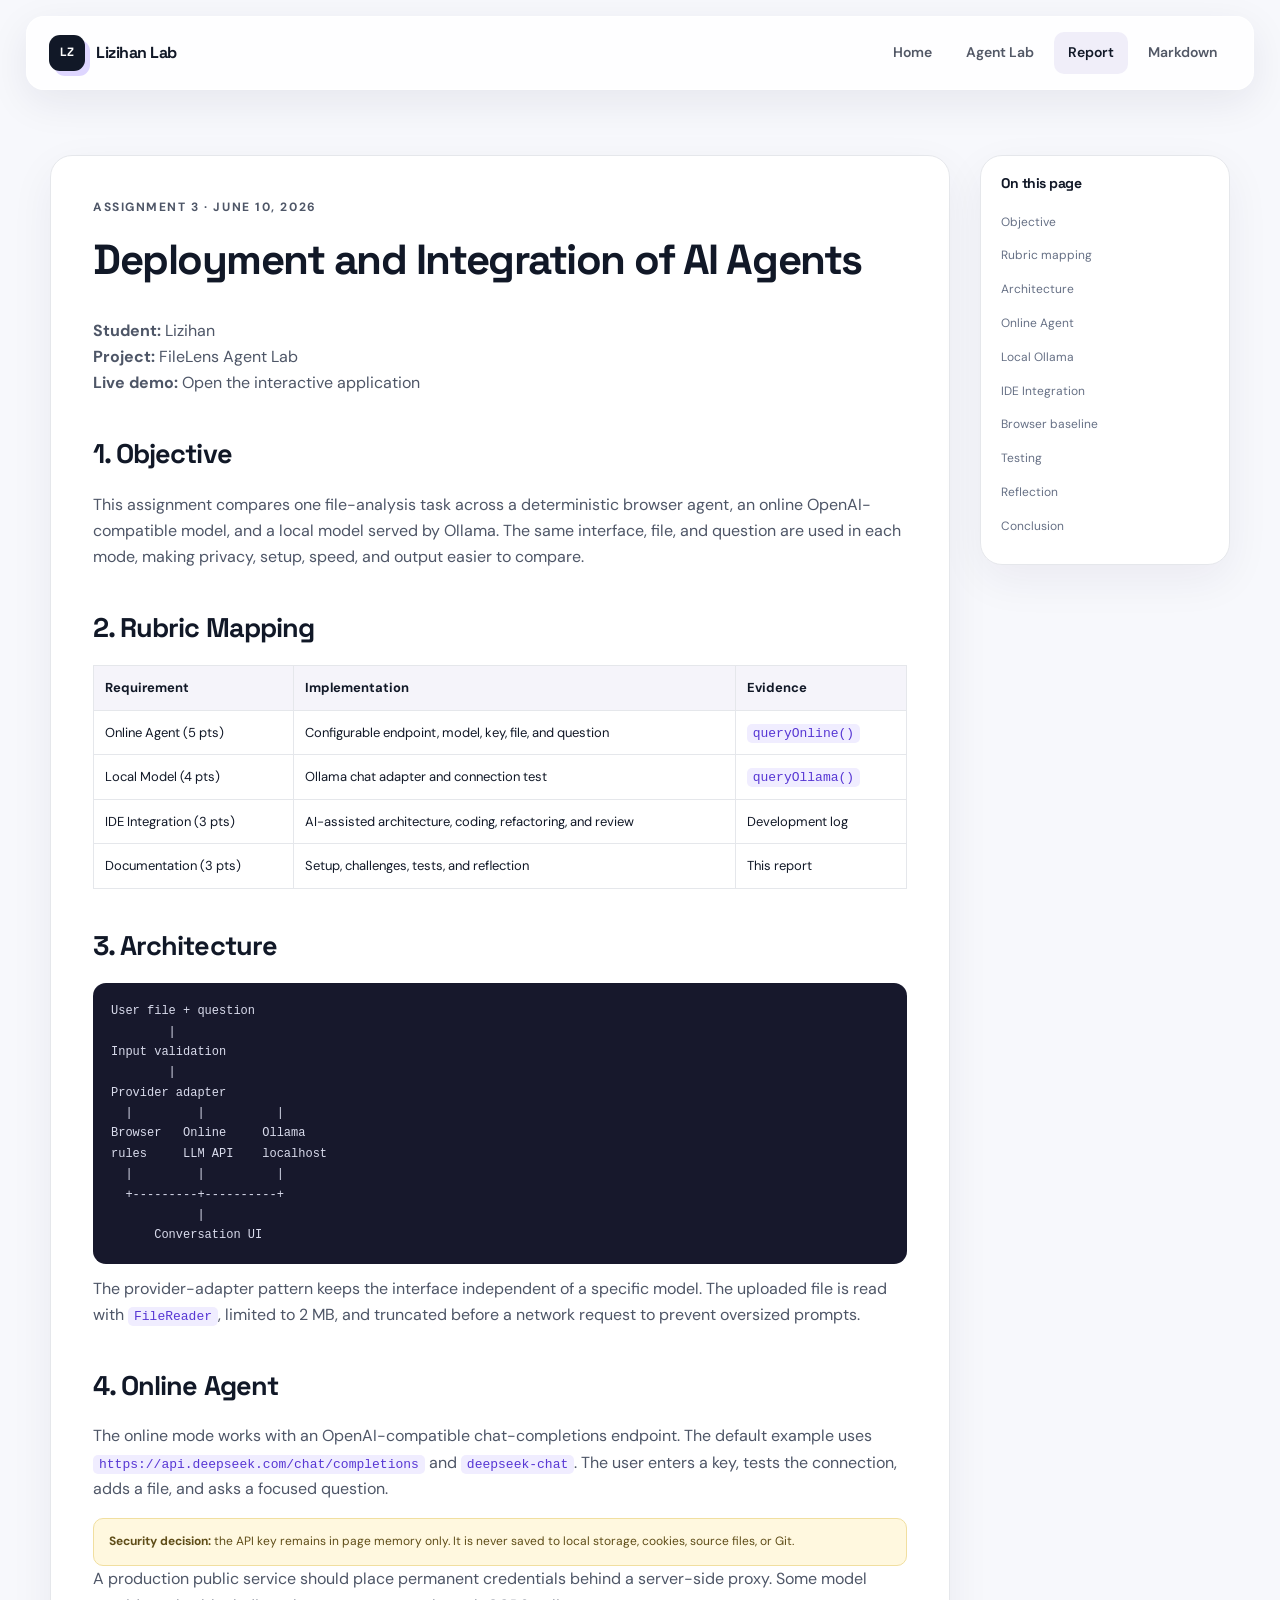
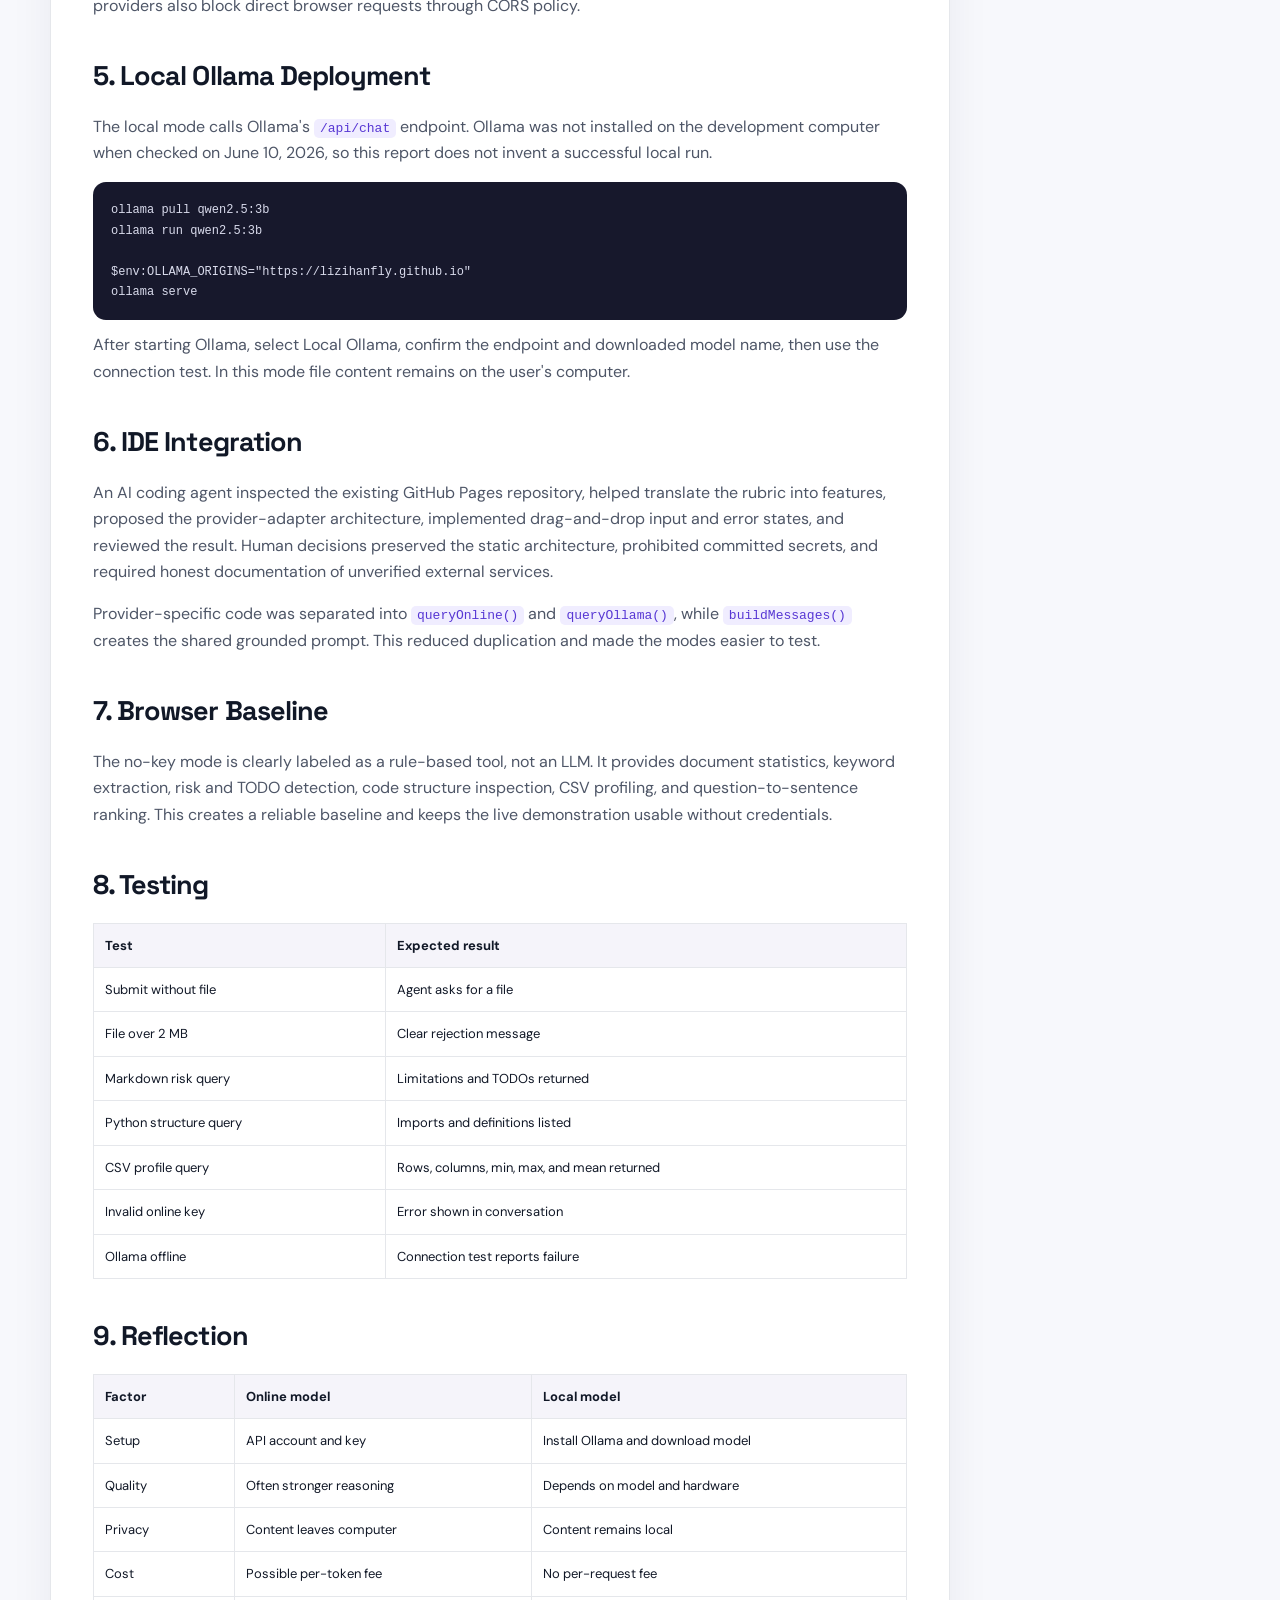
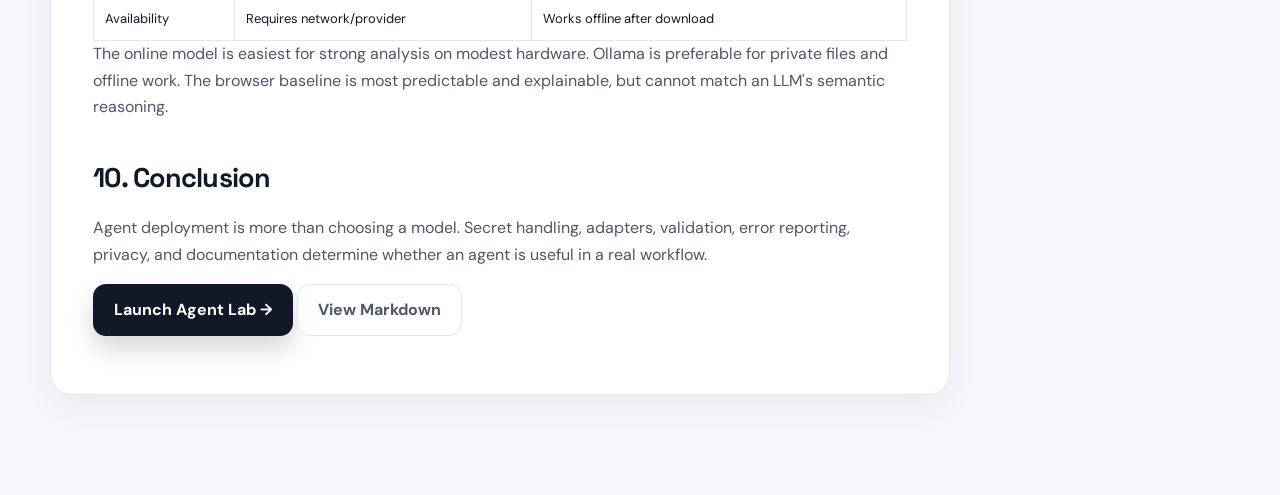
==== commit 7f6a2c7a: "Link Markdown buttons to rendered GitHub views" ====
--- a/assignment3-report.html
+++ b/assignment3-report.html
@@ -3,6 +3,9 @@
 <head>
     <meta charset="UTF-8">
     <meta name="viewport" content="width=device-width, initial-scale=1">
+    <meta http-equiv="Cache-Control" content="no-cache, no-store, must-revalidate">
+    <meta http-equiv="Pragma" content="no-cache">
+    <meta http-equiv="Expires" content="0">
     <title>Assignment 3 Report | Lizihan</title>
     <link rel="preconnect" href="https://fonts.googleapis.com">
     <link rel="preconnect" href="https://fonts.gstatic.com" crossorigin>
@@ -14,7 +17,7 @@
     <header class="site-header">
         <a class="brand" href="index.html"><span class="brand-mark">LZ</span><span>Lizihan Lab</span></a>
         <button class="nav-toggle" type="button" aria-expanded="false" aria-controls="site-nav"><span></span><span></span><span></span><span class="sr-only">Toggle navigation</span></button>
-        <nav id="site-nav" class="site-nav"><a href="index.html">Home</a><a href="agent-lab.html">Agent Lab</a><a class="active" href="assignment3-report.html">Report</a><a href="assignment3-report.md" download>Download .md</a></nav>
+        <nav id="site-nav" class="site-nav"><a href="index.html">Home</a><a href="agent-lab.html">Agent Lab</a><a class="active" href="assignment3-report.html">Report</a><a href="https://github.com/lizihanFly/lizihanFly.github.io/blob/main/assignment3-report.md" target="_blank" rel="noreferrer">Markdown</a></nav>
     </header>
     <main class="inner-main shell">
         <div class="doc-layout">
@@ -102,7 +105,7 @@
 
                 <h2 id="conclusion">10. Conclusion</h2>
                 <p>Agent deployment is more than choosing a model. Secret handling, adapters, validation, error reporting, privacy, and documentation determine whether an agent is useful in a real workflow.</p>
-                <p><a class="button button-primary" href="agent-lab.html">Launch Agent Lab →</a> <a class="button button-secondary" href="assignment3-report.md" download>Download Markdown</a></p>
+                <p><a class="button button-primary" href="agent-lab.html">Launch Agent Lab →</a> <a class="button button-secondary" href="https://github.com/lizihanFly/lizihanFly.github.io/blob/main/assignment3-report.md" target="_blank" rel="noreferrer">View Markdown</a></p>
             </article>
             <aside class="panel doc-nav">
                 <h3>On this page</h3>
